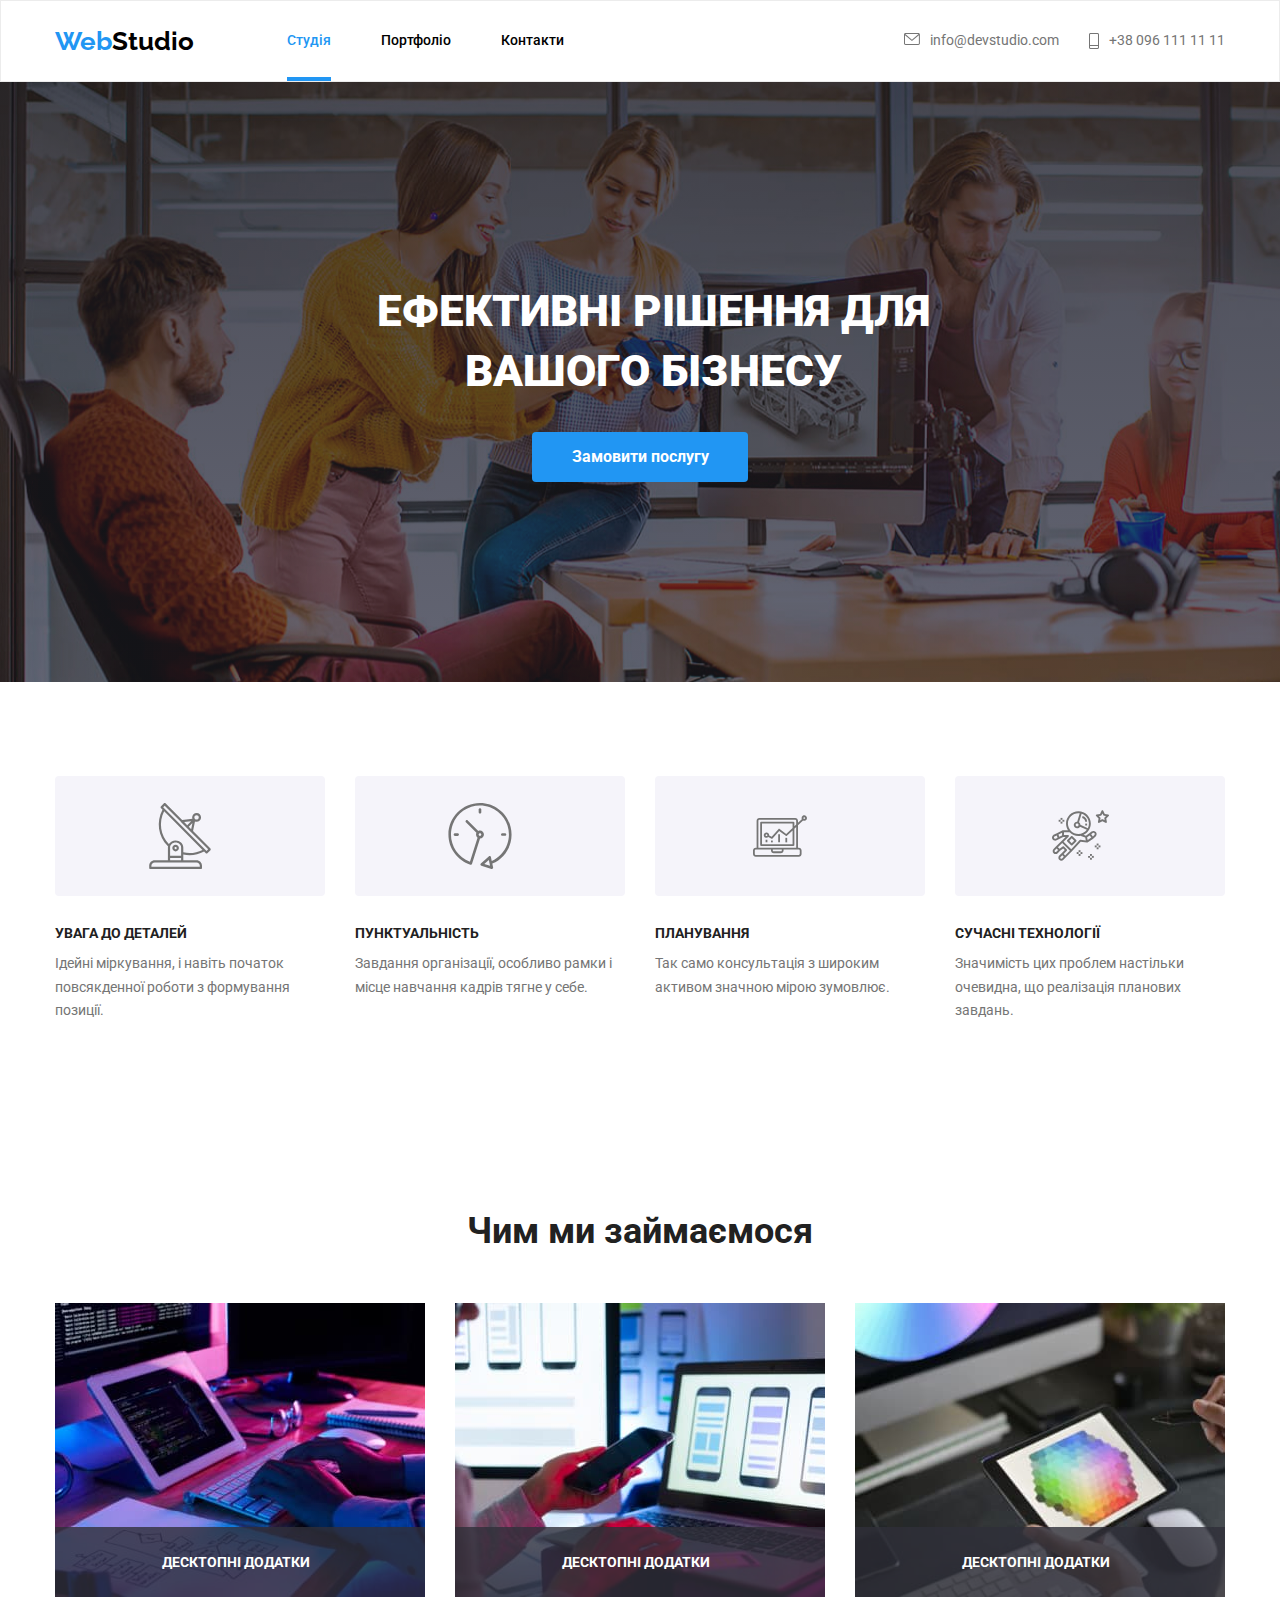
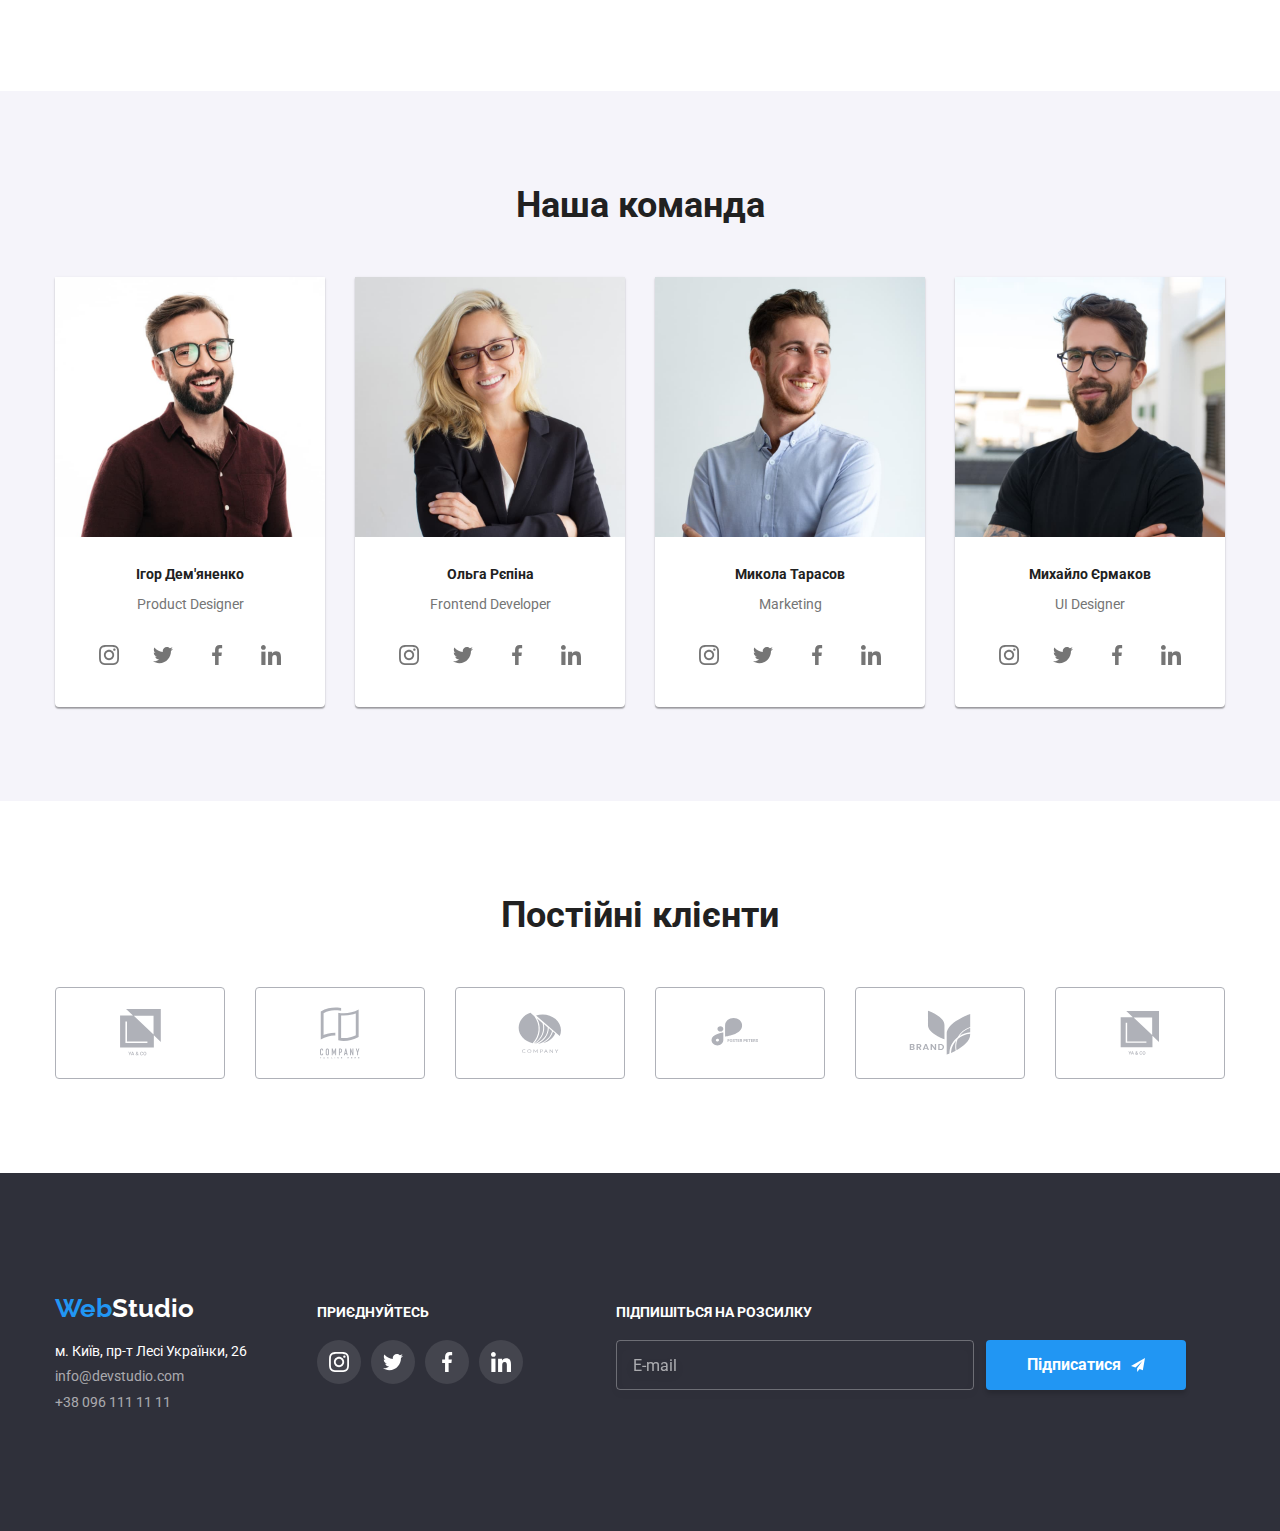
==== index.html @ 2945ac31 "update-hw6" ====
<!DOCTYPE html>
<html lang="uk">
<head>
    <meta charset="UTF-8">
    <meta http-equiv="X-UA-Compatible" content="IE=edge">
    <meta name="viewport" content="width=device-width, initial-scale=1.0">
    <title>Document</title>
    <link rel="stylesheet" href="https://fonts.googleapis.com/css2?family=Raleway:wght@700&family=Roboto:wght@400;500;700;900&display=swap">
    <link rel="stylesheet" href="https://cdn.jsdelivr.net/npm/modern-normalize@1.1.0/modern-normalize.min.css">
    <link rel="stylesheet" href="./css/styles.css">
</head>
<body class="font-family">
    
        <!--Шапка сайта-->
    <header class="header">
        <div class="container heder-box">
            <nav class="header-navigation">
            <a class="nav-link" href="./index.html"><span class="accent">Web</span><span class="accent-two">Studio</span></a>
            <ul class="menu">
                <li><a class="nav-link active" href="./index.html">Студія</a></li>
                <li><a class="nav-link" href="./portfolio.html">Портфоліо</a></li>
                <li><a class="nav-link" href="">Контакти</a></li>
            </ul>
        </nav>
        <ul class="contact">
            <li class="contact-navigation"><a class="nav-link-contacts" href="mailto:info@devstudio.com"><svg class="social-icon" width="16" height="12"><use href="./images/sprite.svg#icon-email"></use></svg>info@devstudio.com</a></li>
            <li class="contact-navigation"><a class="nav-link-contacts" href="tel:+380961111111"><svg class="social-icon" width="10" height="16"><use href="./images/sprite.svg#icon-tel"></use></svg>+38 096 111 11 11</a></li>
        </ul>
        </div>
        
    </header>
 <main>
    <section class="hero">
        <div class="container hero-box">
            <h1 class="headline">Ефективні рішення для вашого бізнесу</h1>
            <button class="cursor" type="button" data-modal-open>Замовити послугу</button>
        </div>
    </section>
    <section class="features section">
        <div class="container features-section">
        <h2 class="visually-hidden">Наші переваги</h2>
       <ul class="features-section-link">
        <li class="features-section-icon">
            <a href="" class="navigation-social-icon">
                <svg class="social-icon" width="66" height="70">
                    <use href="./images/sprite.svg#icon-antenna"></use>
                </svg>
            </a>
        </li>
        <li class="features-section-icon">
            <a href="" class="navigation-social-icon">
                <svg class="social-icon" width="66" height="70">
                    <use href="./images/sprite.svg#icon-clock"></use>
                </svg>
            </a>
        </li>
        <li class="features-section-icon">
            <a href="" class="navigation-social-icon">
                <svg class="social-icon" width="70" height="54">
                    <use href="./images/sprite.svg#icon-diagram"></use>
                </svg>
            </a>
        </li>
        <li class="features-section-icon">
            <a href="" class="navigation-social-icon">
                <svg class="social-icon" width="57" height="61">
                    <use href="./images/sprite.svg#icon-astronaut"></use>
                </svg>
            </a>
        </li>
       </ul>
        <ul class="features-section-list">
                <li class="features-list">
                    <div class="features-list-box">
                        <h3 class="subject">УВАГА ДО ДЕТАЛЕЙ</h3>
                        <p class="text">Ідейні міркування, і навіть початок повсякденної роботи з формування позиції.</p>
                    </div> 
                </li>
                <li class="features-list">
                    <div class="features-list-box">
                        <h3 class="subject">ПУНКТУАЛЬНІСТЬ</h3>
                        <p class="text">Завдання організації, особливо рамки і місце навчання кадрів тягне у себе.</p>
                    </div>
                </li>
                 <li class="features-list">
                    <div class="features-list-box">
                        <h3 class="subject">ПЛАНУВАННЯ</h3>
                        <p class="text">Так само консультація з широким активом значною мірою зумовлює.</p>
                    </div>
                </li>
                <li class="features-list">
                    <div class="features-list-box">
                        <h3 class="subject">СУЧАСНІ ТЕХНОЛОГІЇ</h3>
                        <p class="text">Значимість цих проблем настільки очевидна, що реалізація планових завдань.</p>
                    </div>
                </li>
        </ul>
        </div>  
    </section>
    <section class="works section">
        <div class="container">
        <h2 class="heading">Чим ми займаємося</h2>
        <ul class="works-list">
            <li class="works-items">
                <img src="./images/work1.jpg" alt="Робота програмування" width="370">
                <div class="works-name">
                    <p class="work-tekst">Десктопні Додатки</p>
                </div>
            </li>
            <li class="works-items">
                <img src="./images/work2.jpg" alt="Робота мобільної графіки" width="370">
                    <div class="works-name">
                    <p class="work-tekst">Десктопні Додатки</p>
                    </div>
            </li>
            <li class="works-items">
                <img src="./images/work3.jpg" alt="Кольорова гамма" width="370">
                <div class="works-name">
                <p class="work-tekst">Десктопні Додатки</p>
            </div>
            </li>
        </ul>
        </div>
    </section>
    <section class="job section">
        <div class="container">
            <h2 class="heading">Наша команда</h2>
                <ul class="job-list">
                    <li class="jop-list-item"><img src="./images/job1.jpg" alt="Ігор Дем'яненко" width="270">
                        <div class="jop-list-item-box">
                            <h3 class="job-name">Ігор Дем'яненко</h3>
                            <p class="job-titl" lang="en">Product Designer</p>
                            <ul class="job-items">
                                <li class="job-items-icon">
                                    <a href="" class="job-social-icon">
                                        <svg class="job-item-social-icon" width="20" height="20">
                                            <use href="./images/sprite.svg#icon-instagram"></use>
                                        </svg>
                                    </a>
                                </li>
                                <li class="job-items-icon">
                                    <a href="" class="job-social-icon">
                                        <svg class="job-item-social-icon" width="20" height="20">
                                            <use href="./images/sprite.svg#icon-twitter"></use>
                                        </svg>
                                    </a>
                                </li>
                                <li class="job-items-icon">
                                    <a href="" class="job-social-icon">
                                        <svg class="job-item-social-icon" width="20" height="20">
                                            <use href="./images/sprite.svg#icon-facebook"></use>
                                        </svg>
                                    </a>
                                </li>
                                <li class="job-items-icon">
                                    <a href="" class="job-social-icon">
                                        <svg class="job-item-social-icon" width="20" height="20">
                                            <use href="./images/sprite.svg#icon-linkedin"></use>
                                        </svg>
                                    </a>
                                </li>
                               </ul>
                            </div>
                    </li>
                    <li class="jop-list-item"><img src="./images/job2.jpg" alt="Ольга Рєпіна" width="270">
                        <div class="jop-list-item-box">
                            <h3 class="job-name">Ольга Рєпіна</h3>
                            <p class="job-titl" lang="en">Frontend Developer</p>
                            <ul class="job-items">
                                <li class="job-items-icon">
                                    <a href="" class="job-social-icon">
                                        <svg class="job-item-social-icon" width="20" height="20">
                                            <use href="./images/sprite.svg#icon-instagram"></use>
                                        </svg>
                                    </a>
                                </li>
                                <li class="job-items-icon">
                                    <a href="" class="job-social-icon">
                                        <svg class="job-item-social-icon" width="20" height="20">
                                            <use href="./images/sprite.svg#icon-twitter"></use>
                                        </svg>
                                    </a>
                                </li>
                                <li class="job-items-icon">
                                    <a href="" class="job-social-icon">
                                        <svg class="job-item-social-icon" width="20" height="20">
                                            <use href="./images/sprite.svg#icon-facebook"></use>
                                        </svg>
                                    </a>
                                </li>
                                <li class="job-items-icon">
                                    <a href="" class="job-social-icon">
                                        <svg class="job-item-social-icon" width="20" height="20">
                                            <use href="./images/sprite.svg#icon-linkedin"></use>
                                        </svg>
                                    </a>
                                </li>
                               </ul>
                        </div>
                    </li>
                    <li class="jop-list-item"><img src="./images/job3.jpg" alt="Микола Тарасов" width="270">
                        <div class="jop-list-item-box">
                            <h3 class="job-name">Микола Тарасов</h3>
                            <p class="job-titl" lang="en">Marketing</p>
                            <ul class="job-items">
                                <li class="job-items-icon">
                                    <a href="" class="job-social-icon">
                                        <svg class="job-item-social-icon" width="20" height="20">
                                            <use href="./images/sprite.svg#icon-instagram"></use>
                                        </svg>
                                    </a>
                                </li>
                                <li class="job-items-icon">
                                    <a href="" class="job-social-icon">
                                        <svg class="job-item-social-icon" width="20" height="20">
                                            <use href="./images/sprite.svg#icon-twitter"></use>
                                        </svg>
                                    </a>
                                </li>
                                <li class="job-items-icon">
                                    <a href="" class="job-social-icon">
                                        <svg class="job-item-social-icon" width="20" height="20">
                                            <use href="./images/sprite.svg#icon-facebook"></use>
                                        </svg>
                                    </a>
                                </li>
                                <li class="job-items-icon">
                                    <a href="" class="job-social-icon">
                                        <svg class="job-item-social-icon" width="20" height="20">
                                            <use href="./images/sprite.svg#icon-linkedin"></use>
                                        </svg>
                                    </a>
                                </li>
                               </ul>
                        </div>
                    </li>
                    <li class="jop-list-item"><img src="./images/job4.jpg" alt="Михайло Єрмаков" width="270">
                        <div class="jop-list-item-box">
                            <h3 class="job-name">Михайло Єрмаков</h3>
                            <p class="job-titl" lang="en">UI Designer</p>
                            <ul class="job-items">
                                <li class="job-items-icon">
                                    <a href="" class="job-social-icon">
                                        <svg class="job-item-social-icon" width="20" height="20">
                                            <use href="./images/sprite.svg#icon-instagram"></use>
                                        </svg>
                                    </a>
                                </li>
                                <li class="job-items-icon">
                                    <a href="" class="job-social-icon">
                                        <svg class="job-item-social-icon" width="20" height="20">
                                            <use href="./images/sprite.svg#icon-twitter"></use>
                                        </svg>
                                    </a>
                                </li>
                                <li class="job-items-icon">
                                    <a href="" class="job-social-icon">
                                        <svg class="job-item-social-icon" width="20" height="20">
                                            <use href="./images/sprite.svg#icon-facebook"></use>
                                        </svg>
                                    </a>
                                </li>
                                <li class="job-items-icon">
                                    <a href="" class="job-social-icon">
                                        <svg class="job-item-social-icon" width="20" height="20">
                                            <use href="./images/sprite.svg#icon-linkedin"></use>
                                        </svg>
                                    </a>
                                </li>
                               </ul>
                        </div>
                        </li>
                </ul>
        </div>
    </section>
   <section class="client section">
    <div class="container">
        <h2 class="heading">Постійні клієнти</h2>
        <ul class="client-item">
            <li class="client-list">
                <a href="" class="client-social-icon">
                    <svg class="link-social-icon" width="41" height="46.7">
                        <use href="./images/sprite.svg#icon-client1"></use>
                    </svg>
                </a>
            </li>
            <li class="client-list">
                <a href="" class="client-social-icon">
                    <svg class="link-social-icon" width="40" height="52">
                        <use href="./images/sprite.svg#icon-client2"></use>
                    </svg>
                </a>
            </li>
            <li class="client-list">
                <a href="" class="client-social-icon">
                    <svg class="link-social-icon" width="43.46" height="41.18">
                        <use href="./images/sprite.svg#icon-client3"></use>
                    </svg>
                </a>
            </li>
            <li class="client-list">
                <a href="" class="client-social-icon">
                    <svg class="link-social-icon" width="84.44" height="40.62">
                        <use href="./images/sprite.svg#icon-client4"></use>
                    </svg>
                </a>
            </li>
            <li class="client-list">
                <a href="" class="client-social-icon">
                    <svg class="link-social-icon" width="62.54" height="45.43">
                        <use href="./images/sprite.svg#icon-client5"></use>
                    </svg>
                </a>
            </li>
            <li class="client-list">
                <a href="" class="client-social-icon">
                    <svg class="link-social-icon" width="93.79" height="43.93">
                        <use href="./images/sprite.svg#icon-client1"></use>
                    </svg>
                </a>
            </li>
        </ul>
    </div>
   </section>
 </main>
 <!--Футер-->
 <footer class="footer">
    <div class="container footer">
        <div class="footer-logo-address">
            <a class="nav-link" href="./index.html"><span class="accent">Web</span><span class="accent-three">Studio</span></a>
                <address>
                <ul class="footer-address">
                <li class="list-address"><a class="nav-link-adres" href="">м. Київ, пр-т Лесі Українки, 26</a></li>
                <li class="list-mail"><a class="nav-link-kont" href="mailto:info@devstudio.com">info@devstudio.com</a></li>
                <li class="list-tel"><a class="nav-link-kont" href="tel:+380961111111">+38 096 111 11 11</a></li>
                </ul>
                </address>
        </div>
    <div class="social">
        <h4 class="name-social">приєднуйтесь</h4>
        <ul class="social-list">
            <li class="social-items-icon">
                <a href="" class="social-items-icon-link">
                    <svg class="social-items-icon-link-list" width="20" height="20">
                        <use href="./images/sprite.svg#icon-instagram"></use>
                    </svg>
                </a>
            </li>
            <li class="job-items-icon">
                <a href="" class="social-items-icon-link">
                    <svg class="social-items-icon-link-list" width="20" height="20">
                        <use href="./images/sprite.svg#icon-twitter"></use>
                    </svg>
                </a>
            </li>
            <li class="job-items-icon">
                <a href="" class="social-items-icon-link">
                    <svg class="social-items-icon-link-list" width="20" height="20">
                        <use href="./images/sprite.svg#icon-facebook"></use>
                    </svg>
                </a>
            </li>
            <li class="job-items-icon">
                <a href="" class="social-items-icon-link">
                    <svg class="social-items-icon-link-list" width="20" height="20">
                        <use href="./images/sprite.svg#icon-linkedin"></use>
                    </svg>
                </a>
            </li>
        </ul>
    </div>
        <div class="cleint-mail">
        <h4 class="name-social">Підпишіться на розсилку</h4>
            <div class="cleint-mail-out">
            <form class="social-mail">
                <label for="#">
                    <inpyt type="E-mail" name="E-mail">E-mail</inpyt>
                </label>
            </form>
            <button class="cursor-out" type="submit">підписатися <svg class="social-mail-icon-out" width="24" height="24">
                <use href="./images/sprite.svg#icon-icon-send"></use></svg>
            </button>
            </svg>
            </div>
        </div>
    </div>
</footer>
<div class="backdrop is-hidden" data-modal>
    <div class="modal">
        <button type="button" class="modal-close-btn" data-modal-close>
            <svg class="model-close-btn-icon" width="18" height="18">
                <use href="./images/sprite.svg#icon-close-button"></use>
            </svg>
        </button>
        <p class="modal-caption">Залиште свої дані, ми Вам передзвонимо</p>
        <form class="modal-form">
            <label class="modal-form-field">
                <span class="modal-form-field-desc">Ім'я*</span>
                <span class="model-form-input-wrapper">
                <input name="user_name" 
                type="text" 
                class="modal-form-input" 
                placeholder="Сергій" 
                required
                pattern="[a-zA-Zа-яА-ЯіІїЇ]+"
                maxlength="20"/>
                <svg class="modal-form-icon" width="12" height="12">
                    <use href="./images/sprite.svg#icon-icon-children"></use>
                </svg>
            </span>
            </label>
            <label class="modal-form-field"> 
                <span class="modal-form-field-desc">Телефон*</span>
                <span class="model-form-input-wrapper">
                    <input name="user_phone_number" 
                    type="tel" 
                    class="modal-form-input" 
                    placeholder="096-111-11-11"
                    pattern="[0-9]{3}-[0-9]{2}-[0-9]{2}"
                    title="xxx-xxx-xx-xx"
                    required >
                    <svg class="modal-form-icon" width="13" height="12">
                    <use href="./images/sprite.svg#icon-modal-telephone"></use>
                    </svg>
                </span>
            </label>
            <label class="modal-form-field">
                <span class="modal-form-field-desc">Пошта*</span>
                <span class="model-form-input-wrapper">
                <input name="user_email" 
                type="email" 
                class="modal-form-input"
                placeholder="anuyta@gmail.com"
                title="anuyta@gmail.com"
                required>
                <svg class="modal-form-icon" width="15" height="12">
                <use href="./images/sprite.svg#icon-modal-email"></use>
                </svg>
                </span>
            </label>
                <label class="modal-form-field">
                <span class="modal-form-field-desc">Коментар</span>
                <textarea
                name="user_message"
                class="modal-form-message" 
                placeholder="повідомлення"
                ></textarea>
            </label>
            <label class="modal-form-check-wrapper">
                <input  name="user_policy" type="checkbox" class="modal-form-check visually-hidden">
                <svg class="modal-form-own-check" width="16" height="15">
                    <use  class="modal-form-own-check-icon" href="./images/sprite.svg#icon-checkmark"></use>
                    </svg>
                Погоджуюсь з розсилкою та приймаю &nbsp;<a href="#" class="modal-form-text">Умовами договору</a>
            </label>
            <button type="submit" class="modal-form-btn">Відправити</button>
        </form>
    </div>
</div>
<script src="./js/modal.js"></script>
</body>
</html>
---- css/styles.css ----
:root {
    --brand-color: #2196F3;
    --brand-color-two: #000000;
    --brand-color-three: #FFFFFF;
    --brand-font:"Raleway";
    --brand-font-style: normal;
    --brand-tekst-color:#757575;
}

body {
margin: 0;
font-family: "Roboto", sans-serif;
font-size: 14px;
line-height: 1.14;
color: #212121;
}

h1, 
h2, 
h3, 
h4, 
h5, 
h6,
p,
ul,
ol {
    margin-top: 0;
    margin-bottom: 0;
}

ul,
ol {
    list-style-type: none;
    margin: 0;
    padding: 0;
}

a {
text-decoration: none; 
}

img {
    display: block;
}

.cursor,
.btn {
    cursor: pointer;
}

.container {
    width: 1200px;
    padding-right: 15px;
    padding-left: 15px;
    margin-left: auto;
    margin-right: auto;
}

.heading {
        font-weight: 700;
        font-size: 36px;
        line-height: 1.16;
        text-align: center;
        padding-bottom: 50px;
}
.section {
    padding-top: 94px;
    padding-bottom: 94px;
}

.visually-hidden {
    position: absolute;
    width: 1px;
    height: 1px;
    margin: -1px;
    padding: 0;
    overflow: hidden;
    border: 0;
    clip: rect(0 0 0 0);
  }
.nav-link.active {color: var(--brand-color);}
    /* outline-style: auto; */


/*Стилі для index.html*/

/*====================header===========================*/

.header {
    border: 1px solid #ECECEC;

}

.heder-box {
    display: flex;
    align-items: center;
    justify-content: space-between;

} 

.header-navigation {
    display: flex;
    justify-content: center;
}

 .active {
    position: relative;
}

.active::after {
    content: " ";
    display:block;
    position: absolute;
    width: 100%;
    height: 4px;
    bottom: 0;
    margin-bottom: -33px;
    background-color: var(--brand-color);
}

.accent {
    font-family: var(--brand-font);
    font-style: var(--brand-font-style);
    font-weight: 700;
    font-size: 26px;
    line-height: 1.19;
    color: var(--brand-color);
}

.accent-two {
    font-family: var(--brand-font);
    font-style: var(--brand-font-style);
    font-weight: 700;
    font-size: 26px;
    line-height: 1.19;    
    color: var(--brand-color-two);
}

.header-navigation {
    display: flex;
    align-items: center;

}

.menu {
    display: flex;
    column-gap: 50px;
    margin-left: 93px;
    margin-top: 32px;
    margin-bottom: 32px;
}

.nav-link { 
    font-weight: 500;
    color: var(--brand-color-two);
    transition: color 250ms cubic-bezier(0.4, 0, 0.2, 1);
}

.nav-link-contacts {
    display: flex;
    color: var(--brand-tekst-color);
    text-decoration: none;
    fill: var(--brand-tekst-color);
    transition: color 250ms cubic-bezier(0.4, 0, 0.2, 1);
}

.social-icon {transition: fill 250ms cubic-bezier(0.4, 0, 0.2, 1);}

.nav-link:focus {color: var(--brand-color);}
.nav-link:hover {color: var(--brand-color);}

.nav-link-contacts:hover {color: var(--brand-color); fill: var(--brand-color);}
.nav-link-contacts:focus {color: var(--brand-color); fill: var(--brand-color);}


.contact {
    display: flex;
    justify-content: center;
    align-items: center;
    gap: 30px;
    margin-top: 32px;
    margin-bottom: 32px;
}

.contact-navigation {
    
}


/*------------------hero--------------------*/

.hero {
    text-transform:uppercase;
    color: var(--brand-color-three);
    background-color: #2F303A;
    background-image: linear-gradient(rgba(35, 35, 41, 0.6), rgba(47, 48, 58, 0.4)), url(../images/studio.jpg);
}

.hero-box {
    width: 700px;
    text-align: center;
    padding-top: 200px;
    padding-bottom: 200px;
}

.headline {
    font-family: 'Roboto';
    font-style: var(--brand-font-style);
    font-weight: 900;
    font-size: 44px;
    line-height: 1.36;
    min-width: 696px;
    margin-bottom: 30px;
    }

.cursor {
    font-family: 'Roboto';
    font-weight: 700;
    font-size: 16px;
    line-height: 1.875;
    color: var(--brand-color-three);
    background-color: var(--brand-color);
    padding: 10px 32px;
    display: block;
    min-width: 216px;
    margin: 0 auto;
    border-radius: 4px;
    border: none;
}

/*---------------features-----------*/

.features-section-link {   
    display: flex;
    flex-basis: calc((100% - 90px) / 4);
    column-gap: 30px;
    flex-wrap: nowrap;
}
    
    .features-section-icon {
        display: flex;
        width: 270px;
        min-height: 120px;
        justify-content: center;
        align-items: center;
        background: #F5F4FA;
        border-radius: 4px;
        border: #F5F4FA;
        margin-bottom: 30px;
    } 

.features-section-list {
    display: flex;
    column-gap: 30px;
    flex-wrap: nowrap;
    flex-basis: calc((100% - 90px) / 4);
  }

  .navigation-social-icon {
    display: flex;
    fill: var(--brand-tekst-color);
    margin-right: 10px;
  }

  .social-icon {margin-right: 10px;}

  .features-list-box {
    min-width: 270px;
  }

.subject {
    font-weight: 700;
    font-size: 14px;
    line-height: 1.14;
    margin-bottom: 10px;
}
    
.text {
    line-height: 1.71;
    color: var(--brand-tekst-color);
}


/*===========================works=========================*/

.works-list {
    display: flex;
    position: relative;
    justify-content: center;
    align-items: flex-end;
    gap: 30px;
    flex-wrap: wrap;
    flex-basis: calc((100% - 60px) / 3);
}

.works-items {
    display: flex;
    position: relative;
    justify-content: center;
    align-items: end;
}


/* overflow: hidden;
    position: relative; */

.works-name {
    display: flex;
    position: absolute;
    justify-content: flex-end;
    align-items: flex-end;
   
}

.work-tekst {
font-family: 'Roboto';
font-weight: 700;
font-size: 14px;
line-height: 1.142;
width: 370px;
text-transform: uppercase;
padding: 27px 107px;
color: var(--brand-color-three);
background: rgba(47, 48, 58, 0.8);
}



/*===========================job================================*/

.job {
    background: #F5F4FA;
}

.job-list {
    display: flex;
    gap: 30px;
    flex-wrap: wrap;
    flex-basis: calc((100% - 90px) / 4);
}


.job-items {
    display: flex;
    justify-content: center;
    column-gap: 10px;
}

.job-social-icon {
    display: flex;
    justify-content: center;
    align-items: center;
    width: 44px;
    height: 44px;
    background-color: #FFFFFF;
    border-radius: 50%;
    gap: 10px;
    transition: background-color 250ms cubic-bezier(0.4, 0, 0.2, 1);
} 

.job-item-social-icon {
    fill: var(--brand-tekst-color);
    transition: fill 250ms cubic-bezier(0.4, 0, 0.2, 1);

}

.job-item-social-icon {
    transition: fill 250ms cubic-bezier(0.4, 0, 0.2, 1);
}


.job-social-icon:hover,
.job-social-icon:focus {
    background-color: var(--brand-color);
}


.job-social-icon:hover .job-item-social-icon,
.job-social-icon:focus .job-item-social-icon {
    fill: var(--brand-color-three);
}

.jop-list-item {
    background-color: var(--brand-color-three);
    box-shadow: 0px 1px 3px rgba(0, 0, 0, 0.12), 0px 1px 1px rgba(0, 0, 0, 0.14), 0px 2px 1px rgba(0, 0, 0, 0.2);
    border-radius: 0px 0px 4px 4px; 
}


.jop-list-item-box {
    padding-top: 30px;
    padding-bottom: 30px;
    text-align: center;
}


.job-name {
    font-weight: 700;
    font-size: 14px;
    line-height: 1.14;
    margin-bottom: 10px;
    
}

.job-titl {
    line-height: 1.71;
    color: var(--brand-tekst-color);
    margin-bottom: 16px;
}

/*=====================client====================*/


.client-item {
    display: flex;
    justify-content: center;
    column-gap: 30px;

}

.client-social-icon {
    display: flex;
    justify-content: center;
    align-items: center;
    box-sizing: border-box;
    width: 170px;
    height: 92px;
    background-color: #FFFFFF;
    border: 1px solid #AFB1B8;
    border-radius: 4px;
    transition: border 250ms cubic-bezier(0.4, 0, 0.2, 1);

}

.link-social-icon {
    fill: #AFB1B8;
    transition: fill 250ms cubic-bezier(0.4, 0, 0.2, 1);

}

.client-social-icon:hover,
.client-social-icon:focus {
    border: 1px solid var(--brand-color);
}

.client-social-icon:hover .link-social-icon,
.client-social-icon:focus .link-social-icon {
    fill: var(--brand-color);
}

/*=============================Футер=============*/


.footer {
    display: flex;
    justify-content: left;
    align-items: baseline;
    padding-top: 60px;
    padding-bottom: 60px;
    background-color: #2F303A;
    }

.footer-logo-address {

   
}

.footer-address {
    font-style: normal;
}

.list-address {
    margin-top: 20px;
}

.list-mail {
    margin-top: 10px;
}

.list-tel {
    margin-top: 10px;
}

.nav-link-adres {
    color: var(--brand-color-three);
    text-decoration: none;
    transition: color 250ms cubic-bezier(0.4, 0, 0.2, 1);
}

.nav-link-kont {
    text-decoration: none;
    color: rgba(255, 255, 255, 0.6);
    transition: color 250ms cubic-bezier(0.4, 0, 0.2, 1);
}

.nav-link-adres:focus, 
.nav-link-adres:hover {
    color: var(--brand-color);
}

.nav-link-kont:focus, 
.nav-link-kont:hover {
    color: var(--brand-color);
}

.social { 
    padding-left: 70px;


    
}

.social-list {
    display: flex;
    gap: 10px;
    justify-content: left;
    align-items: center;
}

.name-social {
    display: flex;
    font-weight: 700;    
    line-height: 1.17;
    text-transform: uppercase;
    color: #FFFFFF;
    margin-bottom: 20px;
}

.social-items-icon-link {
    display: flex;
    justify-content: center;
    align-items: center;
    width: 44px;
    height: 44px;
    background-color: rgba(255, 255, 255, 0.1);;
    border-radius: 50%;
    gap: 10px;
    transition: background-color 250ms cubic-bezier(0.4, 0, 0.2, 1);
}

.social-items-icon-link-list {
    fill: var(--brand-color-three);
}

.social-items-icon-link:hover,
.social-items-icon-link:focus {
    background-color: var(--brand-color);
}


.cleint-mail { 
    margin-left: 93px; 
}


.cleint-mail-list {
    display: flex;
    gap: 10px;
    justify-content: left;
    align-items: center;
}

.social-items-icon-link {
    display: flex;
    justify-content: center;
    align-items: center;
    width: 44px;
    height: 44px;
    background-color: rgba(255, 255, 255, 0.1);;
    border-radius: 50%;
    gap: 10px;
    transition: background-color 250ms cubic-bezier(0.4, 0, 0.2, 1);
}

.cleint-mail-out {
    display: flex;
    justify-content: center;
    align-items: center;
}

.social-mail {
    width: 358px;
    height: 50px;
    font-size: 16px;
    line-height: 1.25;
    align-items: center;
    color: rgba(255, 255, 255, 0.6);
    border: 1px solid rgba(255, 255, 255, 0.3);
    filter: drop-shadow(0px 4px 4px rgba(0, 0, 0, 0.15));
    border-radius: 4px;
    padding-top: 15px;
    padding-bottom: 15px;
    padding-left: 16px;
}

.cursor-out {
    display: flex;
    justify-content: center;
    align-items: center;
    font-weight: 700;
    font-size: 16px;
    line-height: 1.875;
    color: var(--brand-color-three);
    text-transform: capitalize;
    background: var(--brand-color);
    box-shadow: 0px 4px 4px rgba(0, 0, 0, 0.15);
    border-radius: 4px;
    padding: 10px 28px;
    width: 200px;
    border: none;
    margin-left: 12px;
    transition: color 250ms cubic-bezier(0.4, 0, 0.2, 1);
}

.social-mail-icon-out { 
    padding-left: 10px;
    fill: var(--brand-color-three);
    transition: fill 250ms cubic-bezier(0.4, 0, 0.2, 1);

}

.cursor-out:focus,
.cursor-out:hover {
    background: deepskyblue;
}

.cursor-out:hover .social-mail-icon-out,
.cursor-out:focus .social-mail-icon-out {
        fill: var(--brand-color);
}


/*================Стилі для портфоліє=================*/


.order-list {
    display: flex;
    justify-content: center;
    gap: 8px;
    margin-bottom: 50px;
}

.order-list-item {
     
}

.btn {
font-weight: 500;
font-size: 16px;
line-height: 1.625;
padding-top: 6px;
padding-right: 22px;
padding-bottom: 6px;
padding-left: 22px;
border-radius: 4px;
border: none;
transition: background-color 250ms cubic-bezier(0.4, 0, 0.2, 1), box-shadow 250ms cubic-bezier(0.4, 0, 0.2, 1);
}

.btn:hover, .btn:focus {color: var(--brand-color-three);
    background-color: var(--brand-color);
    box-shadow: 0px 3px 1px rgba(0, 0, 0, 0.1), 0px 1px 2px rgba(0, 0, 0, 0.08), 0px 2px 2px rgba(0, 0, 0, 0.12);
    border-radius: 4px;
}

.aside {
    display: flex;
    gap: 26px;
    flex-wrap: wrap;
    flex-basis: calc((100% - 2 * 30px) / 3);
}

.aside-animation {
    overflow: hidden;
    position: relative;
}

.aside-subject {
    display: block;
    position: absolute;
    width: 370px;
    height: 294px;
    top: 0;
    left: 0;
    transform: translateY(+100%);
    transition: transform 250ms cubic-bezier(0.4, 0, 0.2, 1), box-shadow 250ms cubic-bezier(0.4, 0, 0.2, 1);
}

.aside-tekst {
    width: 100%;
    height: 100%;
    font-size: 18px;
    line-height: 1.56;  
    padding: 63px 24px;
    color: var(--brand-color-three);
    background: rgba(33, 150, 243, 0.9);
}


.aside-list {
display: block;
position: relative;
background: #FFFFFF;
border: 1px solid #EEEEEE;
transition: box-shadow 250ms cubic-bezier(0.4, 0, 0.2, 1);
}

.aside-list:hover .aside-subject,
.aside-list:focus .aside-subject {
    transform: translateY(0);
    
}
.aside-list:hover, .aside-list:focus {
    box-shadow: 0px 1px 1px rgba(0, 0, 0, 0.12), 0px 4px 4px rgba(0, 0, 0, 0.06), 1px 4px 6px rgba(0, 0, 0, 0.16);
}


.aside-list-items {
    border: 1px solid #EEEEEE;
    padding: 20px 24px;
}

.caption {
    font-weight: 700;
    font-size: 18px;
    line-height: 2;
}

.desc {
font-weight: 400;
font-size: 16px;
line-height: 1.875;
color: var(--brand-tekst-color);
}

.accent-three {
    font-family: var(--brand-font);
    font-style: var(--brand-font-style);
    font-weight: 700;
    font-size: 26px;
    line-height: 1.19;    
    color: var(--brand-color-three);
}

/*=======================backdrop======================*/

.backdrop {
    position: fixed;
    top: 0;
    left: 0;
    width: 100%;
    height: 100%;
    z-index: 1000;
    background-color: rgba(0, 0, 0, 0.2);
    transition: opacity 250ms cubic-bezier(0.4, 0, 0.2, 1), visibility 250ms cubic-bezier(0.4, 0, 0.2, 1);
}


.backdrop.is-hidden {
    opacity: 0;
    visibility: hidden;
    pointer-events: none;
}

.modal {
    position: absolute;
    top: 50%;
    left: 50%;
    transform: translate(-50%, -50%);
    width: 528px;
    height: 581px;
    background-color: var(--brand-color-three);
    padding: 40px;
}

.modal-close-btn {
    position: absolute;
    top: 8px;
    right: 8px;
    display: flex;
    justify-content: center;
    align-items: center;
    width: 30px;
    height: 30px;
    margin-left: auto;
    border-radius: 50%;
    background-color: var(--brand-color-three);
    border: 1px solid rgba(0, 0, 0, 0.1);
    transition: border-color 250ms cubic-bezier(0.4, 0, 0.2, 1);
    
}

.modal-close-btn:hover,
.modal-close-btn:hover {
    border-color: var(--brand-color);
}

.model-close-btn-icon {
    transition: fill 250ms cubic-bezier(0.4, 0, 0.2, 1);
}


.modal-close-btn:hover .model-close-btn-icon,
.modal-close-btn:hover .model-close-btn-icon {
   fill: var(--brand-color);
}

/*=======================MODAL FORM==========================*/
.modal-caption {
font-weight: 700;
font-size: 20px;
line-height: 1.15;
text-align: center;
margin-bottom: 12px;
}

.modal-form {
    display: flex;
    flex-direction: column;
    row-gap: 10px;
}

.modal-form-field-desc {
    display: block;
    font-size: 12px;
    line-height: 1.16;
    color: var(--brand-tekst-color);
    margin-bottom: 4px;

}

.modal-form-input {
    width: 100%;
    height: 40px;
    padding-left: 42px;
    border: 1px solid rgba(33, 33, 33, 0.2);
    border-radius: 4px;
    transition: border 250ms cubic-bezier(0.4, 0, 0.2, 1);
}

.modal-form-input:focus {
    border: 1px solid var(--brand-color);
}

.modal-form-icon {
    display: flex;
    position: absolute;
    justify-content: center;
    align-items: center;
    top: 10px;
    left: 10px;
    width: 18px;
    height: 18px;
    fill: #212121;
    transition: fill 250ms cubic-bezier(0.4, 0, 0.2, 1);
}

.model-form-input-wrapper {
    display: flex;
    align-items: center;
    position: relative;

}

.modal-form-input:hover {
    border-color: var(--brand-color);
}

.modal-form-input:hover + .modal-form-icon {
        fill: var(--brand-color);
}

.modal-form-message {
    resize: none;
    width: 100%;
    height: 120px;
    color: rgba(117, 117, 117, 0.5);;
    border: 1px solid rgba(33, 33, 33, 0.2);
    border-radius: 4px;
    transition: border 250ms cubic-bezier(0.4, 0, 0.2, 1);
}

.modal-form-message:focus {
    outline: none;
    border-color: var(--brand-color);
}
.modal-form-own-check {
    background: #FFFFFF;
    border: 0.2px solid #303030;
    cursor: pointer;
    padding: 2px;
    margin-right: 7px;
    transition: fill 250ms cubic-bezier(0.4, 0, 0.2, 1);

}


.modal-form-check:checked + .modal-form-own-check {
background: #188CE8;
box-shadow: 0px 4px 4px rgba(0, 0, 0, 0.15);
border-radius: 4px;
border: none;
}


.modal-form-check:focus + .modal-form-own-check {
    background-color: var(--brand-color);
}



.modal-form-own-check-icon {
    display: none;
    fill: var(--brand-color-three);
}



.modal-form-check:checked + .modal-form-own-check .modal-form-own-check-icon {
    display: block;
}

.modal-form-check-wrapper {
    font-size: 14px;
    line-height: 1.71;
    color: var(--brand-tekst-color);
}

.modal-form-text {
    font-size: 14px;
    line-height: 1.71;
    color: var(--brand-color);
    text-decoration: underline;
}

.modal-form-btn {
flex-direction: row-reverse;
align-self: center;
width: 200px;
height: 50px;
left: 700px;
color: var(--brand-color-three);
background: #188CE8;
box-shadow: 0px 4px 4px rgba(0, 0, 0, 0.15);
border-radius: 4px;
border: none;
transition: fill 250ms cubic-bezier(0.4, 0, 0.2, 1);
}

.modal-form-btn:hover,
.modal-form-btn:focus {
    background: var(--brand-color);
box-shadow: 0px 4px 4px rgba(0, 0, 0, 0.15);
border-radius: 4px;

}
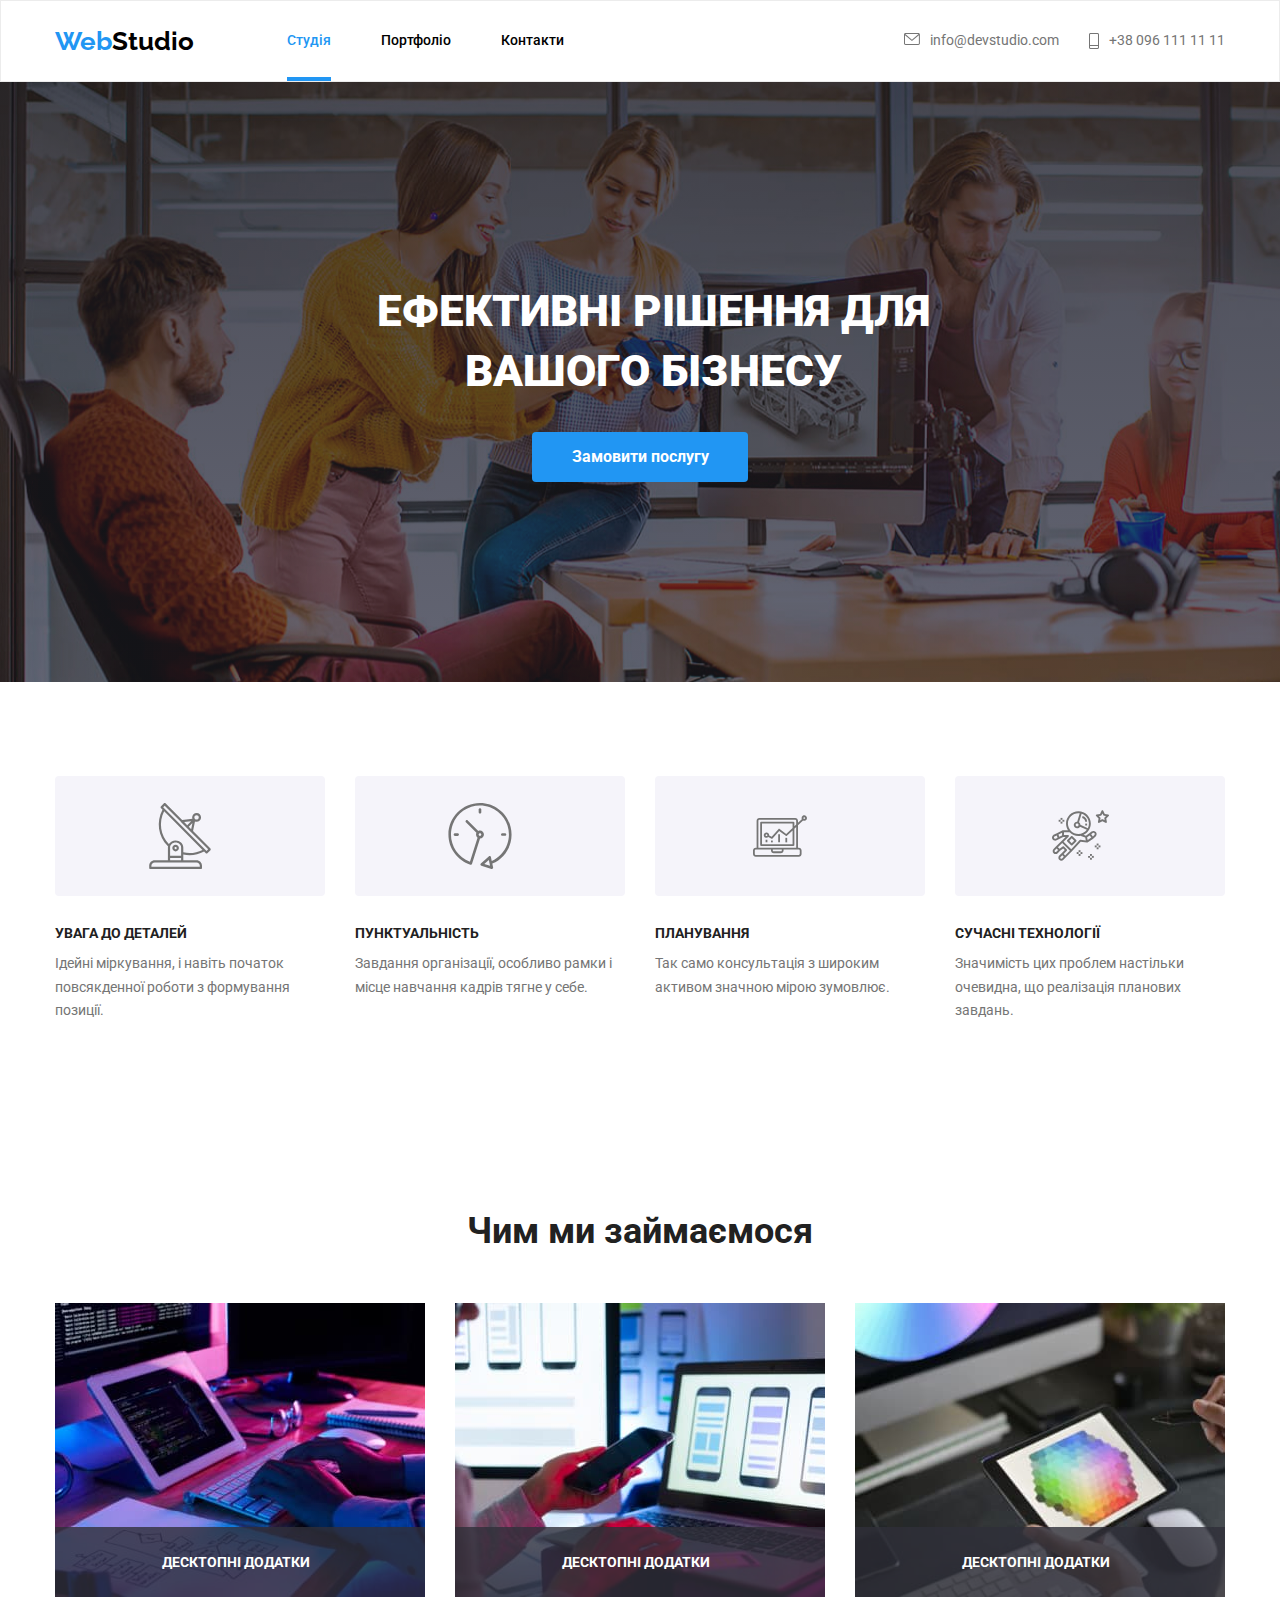
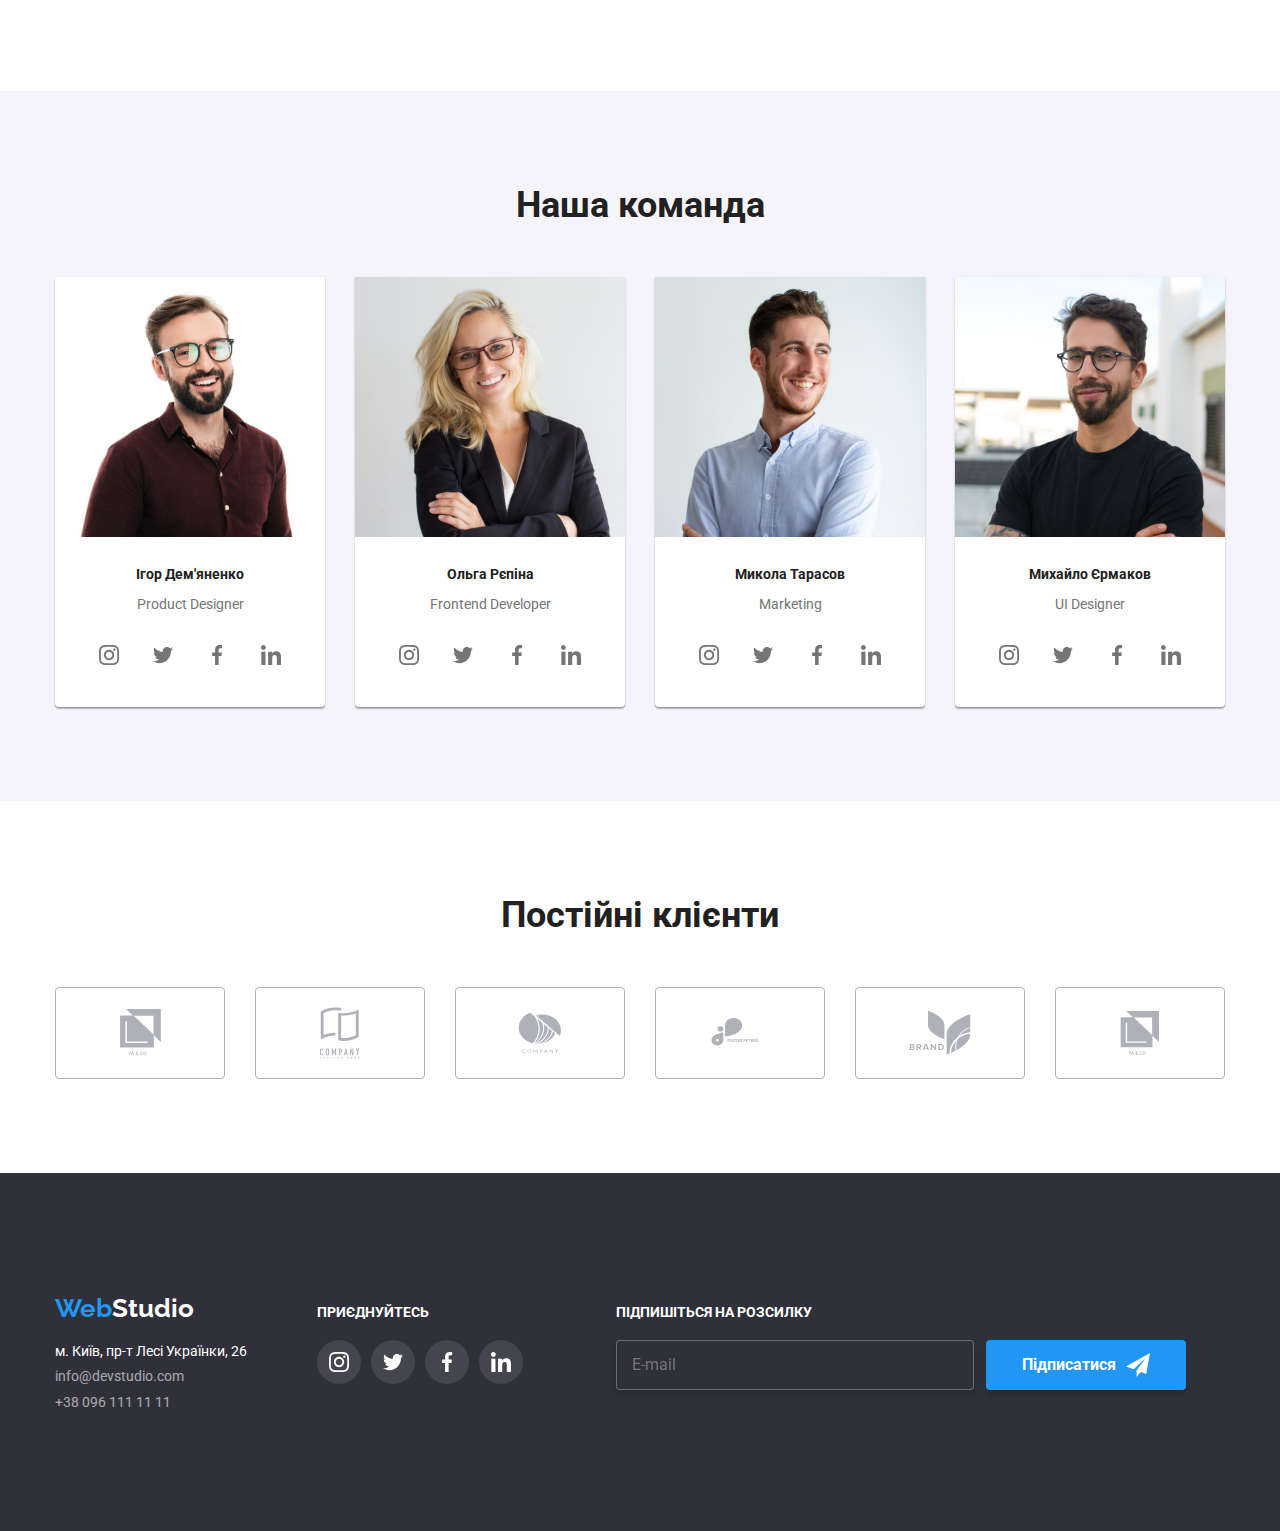
==== commit 257683ff: "update-hw6" ====
--- a/index.html
+++ b/index.html
@@ -372,15 +372,20 @@
         <div class="cleint-mail">
         <h4 class="name-social">Підпишіться на розсилку</h4>
             <div class="cleint-mail-out">
-            <form class="social-mail">
-                <label for="#">
-                    <inpyt type="E-mail" name="E-mail">E-mail</inpyt>
+            <form class="client-mail-name">
+                <label class="client-mail-text">
+                    <input type="email" 
+                    name="E-mail"
+                    placeholder="E-mail"
+                    class="social-mail-name" 
+                    pattern="[a-zA-Z0-9]+@" 
+                    required>
+                </input>
                 </label>
-            </form>
-            <button class="cursor-out" type="submit">підписатися <svg class="social-mail-icon-out" width="24" height="24">
+                <button class="cursor-out" type="submit">підписатися <svg class="social-mail-icon-out" width="24" height="24">
                 <use href="./images/sprite.svg#icon-icon-send"></use></svg>
             </button>
-            </svg>
+            </form>
             </div>
         </div>
     </div>
@@ -399,8 +404,7 @@
                 <span class="model-form-input-wrapper">
                 <input name="user_name" 
                 type="text" 
-                class="modal-form-input" 
-                placeholder="Сергій" 
+                class="modal-form-input"
                 required
                 pattern="[a-zA-Zа-яА-ЯіІїЇ]+"
                 maxlength="20"/>
@@ -415,7 +419,6 @@
                     <input name="user_phone_number" 
                     type="tel" 
                     class="modal-form-input" 
-                    placeholder="096-111-11-11"
                     pattern="[0-9]{3}-[0-9]{2}-[0-9]{2}"
                     title="xxx-xxx-xx-xx"
                     required >
@@ -430,7 +433,7 @@
                 <input name="user_email" 
                 type="email" 
                 class="modal-form-input"
-                placeholder="anuyta@gmail.com"
+                pattern="[a-zA-Z0-9]+@"
                 title="anuyta@gmail.com"
                 required>
                 <svg class="modal-form-icon" width="15" height="12">
@@ -443,7 +446,7 @@
                 <textarea
                 name="user_message"
                 class="modal-form-message" 
-                placeholder="повідомлення"
+                placeholder="Введіть текст"
                 ></textarea>
             </label>
             <label class="modal-form-check-wrapper">
--- a/css/styles.css
+++ b/css/styles.css
@@ -548,7 +548,8 @@
 }
 
 
-.cleint-mail { 
+.cleint-mail {
+   display: block;
     margin-left: 93px; 
 }
 
@@ -578,20 +579,43 @@
     align-items: center;
 }
 
-.social-mail {
-    width: 358px;
-    height: 50px;
-    font-size: 16px;
-    line-height: 1.25;
-    align-items: center;
-    color: rgba(255, 255, 255, 0.6);
-    border: 1px solid rgba(255, 255, 255, 0.3);
-    filter: drop-shadow(0px 4px 4px rgba(0, 0, 0, 0.15));
-    border-radius: 4px;
-    padding-top: 15px;
-    padding-bottom: 15px;
-    padding-left: 16px;
-}
+.client-mail-name {
+    display: flex;
+    justify-content: center;
+    align-items: center;
+}
+
+.social-mail-name {
+width: 358px;
+height: 50px;
+left: 815px;
+top: 2784px;
+font-size: 16px;
+line-height: 1.25;
+padding: 15px;
+color: rgba(255, 255, 255, 0.6);
+background-color: #2F303A;
+border: 1px solid rgba(255, 255, 255, 0.3);
+filter: drop-shadow(0px 4px 4px rgba(0, 0, 0, 0.15));
+border-radius: 4px;
+}
+
+.social-mail-name:active {
+border: 1px solid rgba(255, 255, 255, 0.3);
+
+}
+
+
+
+
+
+
+
+
+
+
+
+
 
 .cursor-out {
     display: flex;
@@ -609,17 +633,18 @@
     width: 200px;
     border: none;
     margin-left: 12px;
+    cursor: pointer;
     transition: color 250ms cubic-bezier(0.4, 0, 0.2, 1);
 }
 
 .social-mail-icon-out { 
-    padding-left: 10px;
+    margin-left: 10px;
     fill: var(--brand-color-three);
     transition: fill 250ms cubic-bezier(0.4, 0, 0.2, 1);
 
 }
 
-.cursor-out:focus,
+/* .cursor-out:focus,
 .cursor-out:hover {
     background: deepskyblue;
 }
@@ -627,7 +652,7 @@
 .cursor-out:hover .social-mail-icon-out,
 .cursor-out:focus .social-mail-icon-out {
         fill: var(--brand-color);
-}
+} */
 
 
 /*================Стилі для портфоліє=================*/
@@ -786,6 +811,7 @@
     border-radius: 50%;
     background-color: var(--brand-color-three);
     border: 1px solid rgba(0, 0, 0, 0.1);
+    cursor: pointer;
     transition: border-color 250ms cubic-bezier(0.4, 0, 0.2, 1);
     
 }
@@ -817,8 +843,11 @@
 .modal-form {
     display: flex;
     flex-direction: column;
-    row-gap: 10px;
-}
+}
+.modal-form-field {
+    margin-bottom: 10px;
+}
+
 
 .modal-form-field-desc {
     display: block;
@@ -838,6 +867,10 @@
     transition: border 250ms cubic-bezier(0.4, 0, 0.2, 1);
 }
 
+.modal-form-input:active {
+    border: 1px solid var(--brand-color);
+}
+
 .modal-form-input:focus {
     border: 1px solid var(--brand-color);
 }
@@ -874,6 +907,7 @@
     resize: none;
     width: 100%;
     height: 120px;
+    padding: 12px 16px;
     color: rgba(117, 117, 117, 0.5);;
     border: 1px solid rgba(33, 33, 33, 0.2);
     border-radius: 4px;
@@ -923,7 +957,9 @@
 .modal-form-check-wrapper {
     font-size: 14px;
     line-height: 1.71;
+    text-align: center;
     color: var(--brand-tekst-color);
+    margin-top: 10px;
 }
 
 .modal-form-text {
@@ -931,6 +967,7 @@
     line-height: 1.71;
     color: var(--brand-color);
     text-decoration: underline;
+    
 }
 
 .modal-form-btn {
@@ -939,6 +976,8 @@
 width: 200px;
 height: 50px;
 left: 700px;
+padding: 0px;
+margin-top: 30px;
 color: var(--brand-color-three);
 background: #188CE8;
 box-shadow: 0px 4px 4px rgba(0, 0, 0, 0.15);
